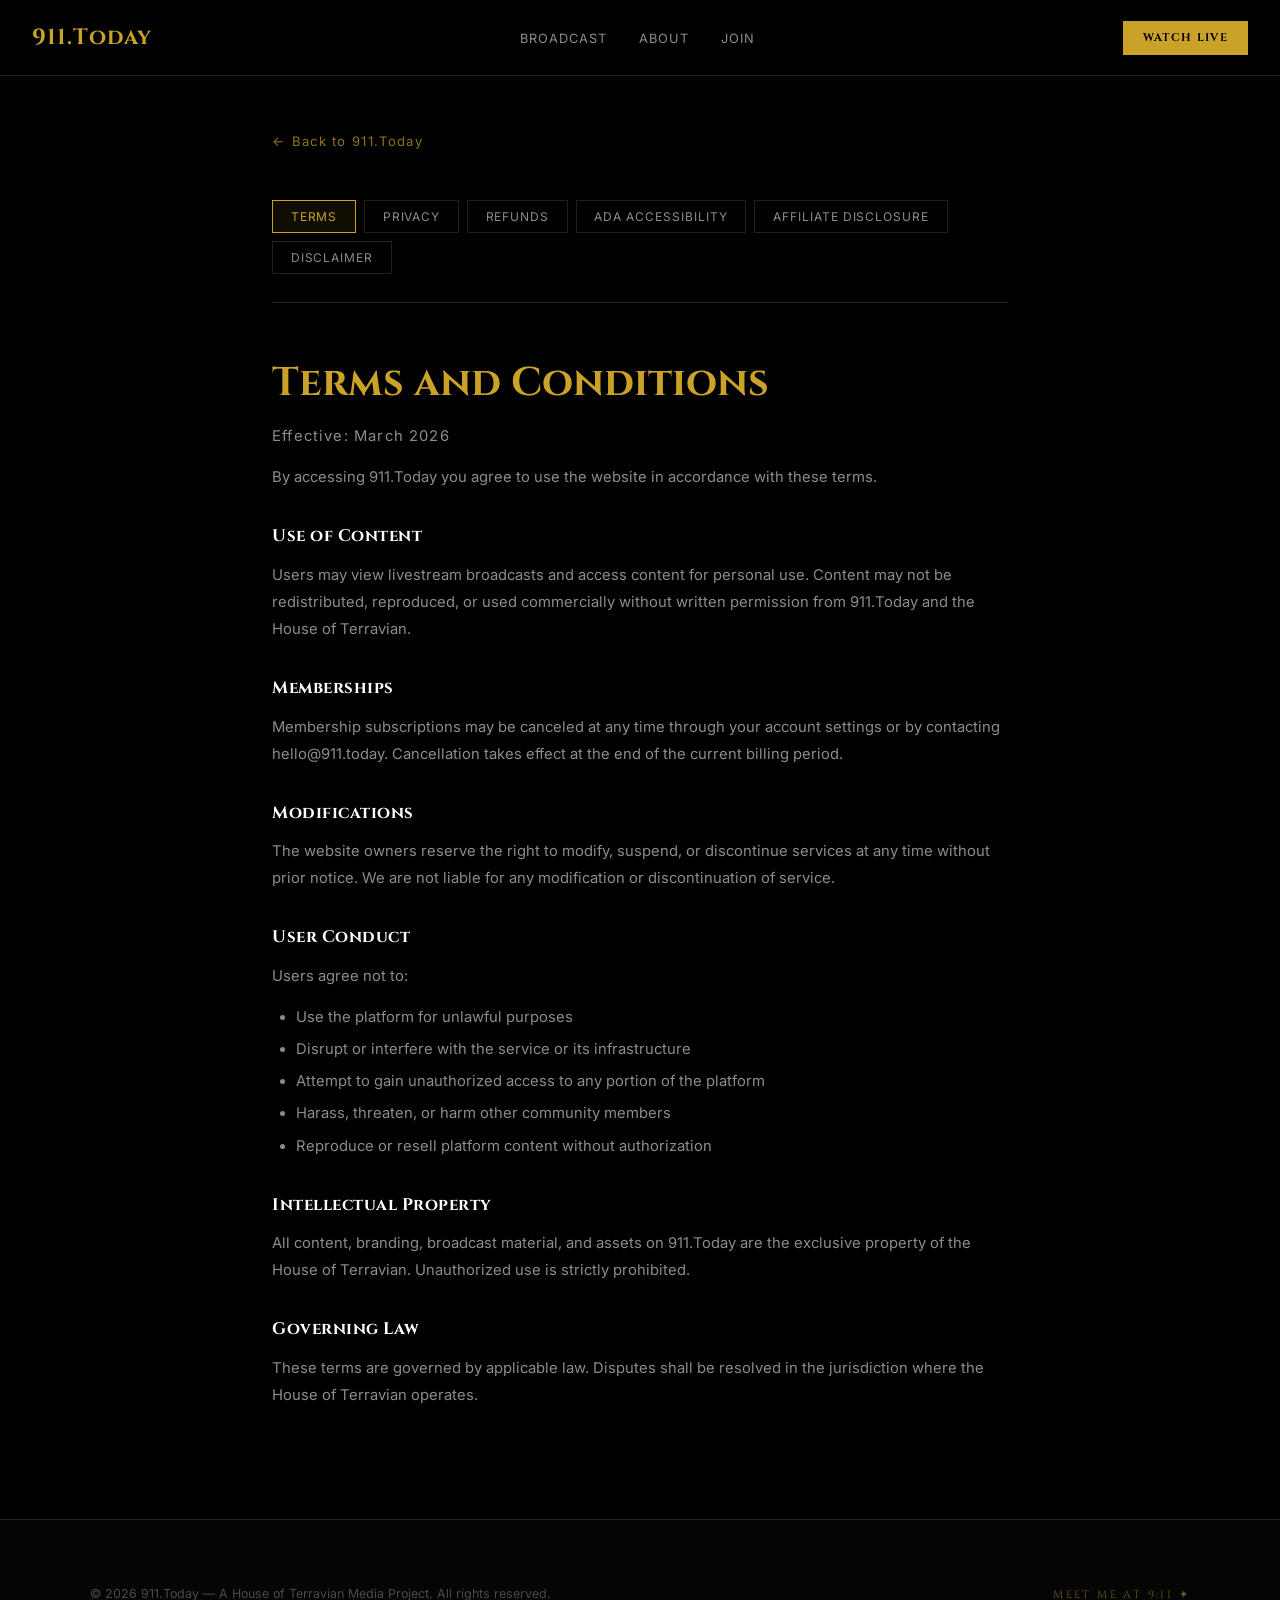
==== legal.html @ f2b0f04e "Initial build: 911.Today spiritual broadcast platform - Hero section with countdown signal badge - L" ====
<!DOCTYPE html>
<html lang="en">
<head>
  <meta charset="UTF-8" />
  <meta name="viewport" content="width=device-width, initial-scale=1.0" />
  <title>Legal — 911.Today</title>
  <meta name="robots" content="noindex" />

  <link rel="preconnect" href="https://fonts.googleapis.com" />
  <link rel="preconnect" href="https://fonts.gstatic.com" crossorigin />
  <link href="https://fonts.googleapis.com/css2?family=Cinzel:wght@400;600;700&family=Inter:wght@300;400;500&display=swap" rel="stylesheet" />
  <link rel="stylesheet" href="style.css" />
  <link rel="icon" type="image/svg+xml" href="favicon.svg" />

  <style>
    .legal-page {
      padding: 8rem 2rem 6rem;
      max-width: 800px;
      margin: 0 auto;
    }

    .back-link {
      display: inline-flex;
      align-items: center;
      gap: 0.5rem;
      color: var(--gold);
      text-decoration: none;
      font-size: 0.82rem;
      letter-spacing: 0.1em;
      margin-bottom: 3rem;
      opacity: 0.7;
      transition: opacity 0.3s;
    }

    .back-link:hover { opacity: 1; }

    .legal-tabs {
      display: flex;
      flex-wrap: wrap;
      gap: 0.5rem;
      margin-bottom: 3rem;
      padding-bottom: 1.75rem;
      border-bottom: 1px solid var(--gold-dim);
    }

    .legal-tab {
      background: none;
      border: 1px solid var(--gold-dim);
      color: var(--text-muted);
      padding: 0.5rem 1.1rem;
      font-family: 'Inter', sans-serif;
      font-size: 0.75rem;
      letter-spacing: 0.08em;
      text-transform: uppercase;
      cursor: pointer;
      transition: all 0.25s;
    }

    .legal-tab.active,
    .legal-tab:hover {
      border-color: var(--gold);
      color: var(--gold);
      background: rgba(201, 162, 39, 0.08);
    }

    .legal-doc { display: none; }
    .legal-doc.active { display: block; }

    .legal-doc h1 {
      font-size: clamp(1.75rem, 4vw, 2.5rem);
      color: var(--gold);
      margin-bottom: 0.5rem;
    }

    .legal-date {
      font-size: 0.75rem;
      color: rgba(255, 255, 255, 0.25);
      margin-bottom: 2rem;
      letter-spacing: 0.08em;
    }

    .legal-doc h2 {
      font-size: 1.05rem;
      color: var(--white);
      margin: 2rem 0 0.75rem;
      letter-spacing: 0.03em;
    }

    .legal-doc p {
      color: var(--text-muted);
      line-height: 1.82;
      font-size: 0.925rem;
      margin-bottom: 0.9rem;
    }

    .legal-doc ul {
      padding-left: 1.5rem;
      margin-bottom: 1rem;
    }

    .legal-doc li {
      color: var(--text-muted);
      line-height: 1.75;
      font-size: 0.925rem;
      margin-bottom: 0.4rem;
    }

    .legal-footer-simple {
      border-top: 1px solid var(--gold-dim);
      padding: 2rem;
      text-align: center;
    }
  </style>
</head>
<body>

  <nav aria-label="Main navigation">
    <a href="index.html" class="nav-logo">911.Today</a>
    <ul class="nav-links">
      <li><a href="index.html#broadcast">Broadcast</a></li>
      <li><a href="index.html#about">About</a></li>
      <li><a href="index.html#pricing">Join</a></li>
    </ul>
    <a href="index.html#broadcast" class="nav-cta">Watch Live</a>
  </nav>

  <div class="legal-page">
    <a href="index.html" class="back-link">&#8592; Back to 911.Today</a>

    <div class="legal-tabs" role="tablist">
      <button class="legal-tab active" data-target="terms" role="tab" aria-selected="true">Terms</button>
      <button class="legal-tab" data-target="privacy" role="tab" aria-selected="false">Privacy</button>
      <button class="legal-tab" data-target="refunds" role="tab" aria-selected="false">Refunds</button>
      <button class="legal-tab" data-target="ada" role="tab" aria-selected="false">ADA Accessibility</button>
      <button class="legal-tab" data-target="affiliate" role="tab" aria-selected="false">Affiliate Disclosure</button>
      <button class="legal-tab" data-target="disclaimer" role="tab" aria-selected="false">Disclaimer</button>
    </div>

    <!-- TERMS -->
    <div class="legal-doc active" id="terms" role="tabpanel">
      <h1>Terms and Conditions</h1>
      <p class="legal-date">Effective: March 2026</p>
      <p>By accessing 911.Today you agree to use the website in accordance with these terms.</p>

      <h2>Use of Content</h2>
      <p>Users may view livestream broadcasts and access content for personal use. Content may not be redistributed, reproduced, or used commercially without written permission from 911.Today and the House of Terravian.</p>

      <h2>Memberships</h2>
      <p>Membership subscriptions may be canceled at any time through your account settings or by contacting hello@911.today. Cancellation takes effect at the end of the current billing period.</p>

      <h2>Modifications</h2>
      <p>The website owners reserve the right to modify, suspend, or discontinue services at any time without prior notice. We are not liable for any modification or discontinuation of service.</p>

      <h2>User Conduct</h2>
      <p>Users agree not to:</p>
      <ul>
        <li>Use the platform for unlawful purposes</li>
        <li>Disrupt or interfere with the service or its infrastructure</li>
        <li>Attempt to gain unauthorized access to any portion of the platform</li>
        <li>Harass, threaten, or harm other community members</li>
        <li>Reproduce or resell platform content without authorization</li>
      </ul>

      <h2>Intellectual Property</h2>
      <p>All content, branding, broadcast material, and assets on 911.Today are the exclusive property of the House of Terravian. Unauthorized use is strictly prohibited.</p>

      <h2>Governing Law</h2>
      <p>These terms are governed by applicable law. Disputes shall be resolved in the jurisdiction where the House of Terravian operates.</p>
    </div>

    <!-- PRIVACY -->
    <div class="legal-doc" id="privacy" role="tabpanel">
      <h1>Privacy Policy</h1>
      <p class="legal-date">Effective: March 2026</p>

      <h2>Information We Collect</h2>
      <p>We collect limited information including:</p>
      <ul>
        <li>Email addresses provided voluntarily through forms or membership signup</li>
        <li>Analytics data (pages visited, session duration, general geographic region)</li>
        <li>Voluntary form submissions and messages</li>
        <li>Payment information processed through secure third-party processors</li>
      </ul>

      <h2>How We Use Your Information</h2>
      <p>Information is used for:</p>
      <ul>
        <li>Communication about broadcasts and platform updates</li>
        <li>Service improvement and user experience optimization</li>
        <li>Sending broadcast reminders and newsletter content (with your consent)</li>
        <li>Membership and account management</li>
      </ul>

      <h2>Data Sharing</h2>
      <p>We do not sell, trade, or transfer your personal data to third parties. We may share data only as required by law or to operate core platform services such as payment processors and email service providers.</p>

      <h2>Cookies</h2>
      <p>We use minimal cookies to support core functionality and analytics. You may disable cookies in your browser settings, though some features may be affected.</p>

      <h2>Your Rights</h2>
      <p>You may request access to, correction of, or deletion of your personal data at any time by contacting hello@911.today. We will respond within 30 days.</p>

      <h2>Data Retention</h2>
      <p>We retain your data only as long as necessary to provide services or as required by law. You may request deletion at any time.</p>
    </div>

    <!-- REFUNDS -->
    <div class="legal-doc" id="refunds" role="tabpanel">
      <h1>Refund Policy</h1>
      <p class="legal-date">Effective: March 2026</p>

      <h2>Digital Purchases</h2>
      <p>Digital purchases including courses, guides, meditations, and PDF materials are generally non-refundable due to the immediate nature of digital delivery.</p>

      <h2>Memberships</h2>
      <p>Membership fees are generally non-refundable. Refunds may be granted at our discretion within 7 days of the initial purchase if requested in writing via email.</p>

      <h2>How to Request a Refund</h2>
      <p>To request a refund, contact hello@911.today with your order details, purchase date, and the reason for your request. We will respond within 3–5 business days.</p>

      <h2>Exceptions</h2>
      <p>Refunds will not be issued for partially used memberships, content that has been downloaded or accessed, or purchases made more than 7 days prior.</p>
    </div>

    <!-- ADA -->
    <div class="legal-doc" id="ada" role="tabpanel">
      <h1>ADA Accessibility Statement</h1>
      <p class="legal-date">Effective: March 2026</p>
      <p>911.Today is committed to ensuring digital accessibility for people with disabilities. We continually improve the user experience for everyone and apply relevant accessibility standards.</p>

      <h2>Our Commitment</h2>
      <p>We strive to provide a website that is usable by people with disabilities and compatible with assistive technologies including screen readers, keyboard navigation, and voice control software.</p>

      <h2>Conformance Status</h2>
      <p>We aim to conform to the Web Content Accessibility Guidelines (WCAG) 2.1 Level AA. These guidelines explain how to make web content more accessible to people with a wide range of disabilities.</p>

      <h2>Known Limitations</h2>
      <p>We are continuously working to improve our accessibility. Live broadcast content may have limited captioning availability during initial launch phases. We are committed to adding closed captions to all archived content.</p>

      <h2>Feedback and Contact</h2>
      <p>We welcome your feedback on the accessibility of 911.Today. If you experience accessibility barriers, please contact us at hello@911.today. We aim to respond within 5 business days.</p>
    </div>

    <!-- AFFILIATE -->
    <div class="legal-doc" id="affiliate" role="tabpanel">
      <h1>Affiliate Disclosure</h1>
      <p class="legal-date">Effective: March 2026</p>
      <p>In accordance with FTC guidelines, 911.Today discloses the following material connection:</p>
      <p>Some links on this site may be affiliate links. This means that if you click a link and make a purchase, 911.Today and the House of Terravian may earn a commission at no additional cost to you.</p>

      <h2>Our Commitment</h2>
      <p>We only recommend products, services, and platforms we genuinely believe in. Affiliate relationships do not influence our editorial content or broadcast messaging. Our primary commitment is to truth, wisdom, and the wellbeing of our community.</p>

      <h2>Terravian Brand Links</h2>
      <p>Links to other House of Terravian platforms and ventures represent our own ecosystem and are not traditional affiliate arrangements. These links are included to help our community discover the full range of resources available to them.</p>
    </div>

    <!-- DISCLAIMER -->
    <div class="legal-doc" id="disclaimer" role="tabpanel">
      <h1>Disclaimer</h1>
      <p class="legal-date">Effective: March 2026</p>
      <p>The information presented on 911.Today is for educational and inspirational purposes only.</p>

      <h2>Not Professional Advice</h2>
      <p>Content shared in broadcasts, written materials, and community spaces does not constitute professional advice of any kind — including but not limited to medical, psychological, therapeutic, legal, or financial advice. Always consult a qualified professional for decisions in these areas.</p>

      <h2>Individual Results</h2>
      <p>Spiritual and philosophical insights are personal in nature. Individual results from engaging with our content will vary. We make no guarantees of specific outcomes, transformations, or results.</p>

      <h2>External Links</h2>
      <p>Links to external websites are provided for informational purposes only. We are not responsible for the content, accuracy, or practices of third-party websites.</p>

      <h2>Accuracy</h2>
      <p>While we strive for accuracy and integrity in all content, we make no warranties regarding the completeness or accuracy of information presented in broadcasts or written materials.</p>
    </div>
  </div>

  <footer>
    <div class="footer-inner">
      <div class="footer-bottom" style="border-top:none; padding-top:0;">
        <div class="footer-copy">
          &copy; 2026 911.Today &mdash; A House of Terravian Media Project. All rights reserved.
        </div>
        <div class="footer-tagline">Meet Me at 9:11 &#10022;</div>
      </div>
    </div>
  </footer>

  <script>
    const tabs = document.querySelectorAll('.legal-tab');
    const docs = document.querySelectorAll('.legal-doc');

    function activateTab(targetId) {
      tabs.forEach(t => {
        t.classList.toggle('active', t.dataset.target === targetId);
        t.setAttribute('aria-selected', t.dataset.target === targetId);
      });
      docs.forEach(d => d.classList.toggle('active', d.id === targetId));
    }

    tabs.forEach(tab => tab.addEventListener('click', () => activateTab(tab.dataset.target)));

    const hash = window.location.hash.replace('#', '');
    if (hash && document.getElementById(hash)) activateTab(hash);
  </script>
</body>
</html>
---- style.css ----
:root {
  --black: #000000;
  --gold: #C9A227;
  --gold-light: #E8C44A;
  --gold-dim: rgba(201, 162, 39, 0.2);
  --white: #FFFFFF;
  --gray: #111111;
  --gray-mid: #1A1A1A;
  --text-muted: rgba(255, 255, 255, 0.55);
}

* { margin: 0; padding: 0; box-sizing: border-box; }
html { scroll-behavior: smooth; }

body {
  background: var(--black);
  color: var(--white);
  font-family: 'Inter', sans-serif;
  line-height: 1.6;
}

h1, h2, h3, h4 { font-family: 'Cinzel', serif; }

/* ─── NAV ─── */
nav {
  position: fixed;
  top: 0; left: 0; right: 0;
  z-index: 100;
  display: flex;
  align-items: center;
  justify-content: space-between;
  padding: 1.25rem 2rem;
  background: rgba(0, 0, 0, 0.9);
  backdrop-filter: blur(12px);
  border-bottom: 1px solid var(--gold-dim);
  transition: background 0.3s;
}

.nav-logo {
  font-family: 'Cinzel', serif;
  font-size: 1.375rem;
  font-weight: 700;
  color: var(--gold);
  letter-spacing: 0.05em;
  text-decoration: none;
}

.nav-links {
  display: flex;
  gap: 2rem;
  list-style: none;
}

.nav-links a {
  color: var(--text-muted);
  text-decoration: none;
  font-size: 0.8rem;
  letter-spacing: 0.08em;
  text-transform: uppercase;
  transition: color 0.3s;
}

.nav-links a:hover { color: var(--gold); }

.nav-cta {
  background: var(--gold);
  color: var(--black);
  padding: 0.5rem 1.25rem;
  font-family: 'Cinzel', serif;
  font-size: 0.7rem;
  font-weight: 700;
  letter-spacing: 0.12em;
  text-transform: uppercase;
  text-decoration: none;
  transition: background 0.3s;
}

.nav-cta:hover { background: var(--gold-light); }

/* ─── HERO ─── */
.hero {
  min-height: 100vh;
  display: flex;
  flex-direction: column;
  align-items: center;
  justify-content: center;
  text-align: center;
  padding: 8rem 2rem 5rem;
  position: relative;
  overflow: hidden;
}

.hero-glow {
  position: absolute;
  inset: 0;
  background: radial-gradient(ellipse 80% 60% at 50% 50%, rgba(201, 162, 39, 0.07) 0%, transparent 70%);
  pointer-events: none;
}

.hero-badge {
  display: inline-flex;
  align-items: center;
  gap: 0.6rem;
  background: rgba(201, 162, 39, 0.1);
  border: 1px solid rgba(201, 162, 39, 0.35);
  color: var(--gold);
  font-size: 0.7rem;
  letter-spacing: 0.18em;
  text-transform: uppercase;
  padding: 0.4rem 1.1rem;
  margin-bottom: 2.5rem;
}

.hero-badge-dot {
  width: 6px;
  height: 6px;
  background: var(--gold);
  border-radius: 50%;
  animation: pulseGold 2s infinite;
}

@keyframes pulseGold {
  0%, 100% { opacity: 1; transform: scale(1); }
  50% { opacity: 0.35; transform: scale(1.6); }
}

.hero h1 {
  font-size: clamp(2.75rem, 7vw, 5.5rem);
  font-weight: 700;
  line-height: 1.08;
  letter-spacing: 0.01em;
  max-width: 960px;
  margin-bottom: 1.75rem;
}

.hero h1 .gold { color: var(--gold); }

.hero-sub {
  font-family: 'Cinzel', serif;
  font-size: clamp(1rem, 2.5vw, 1.375rem);
  font-style: italic;
  color: var(--text-muted);
  margin-bottom: 0.6rem;
}

.hero-time {
  font-size: 0.8rem;
  color: var(--gold);
  letter-spacing: 0.22em;
  text-transform: uppercase;
  margin-bottom: 3.5rem;
  opacity: 0.8;
}

.hero-buttons {
  display: flex;
  gap: 1rem;
  flex-wrap: wrap;
  justify-content: center;
}

/* ─── BUTTONS ─── */
.btn-primary {
  background: var(--gold);
  color: var(--black);
  padding: 1rem 2.5rem;
  font-family: 'Cinzel', serif;
  font-size: 0.8rem;
  font-weight: 700;
  letter-spacing: 0.12em;
  text-transform: uppercase;
  border: none;
  cursor: pointer;
  text-decoration: none;
  display: inline-block;
  transition: all 0.25s;
}

.btn-primary:hover {
  background: var(--gold-light);
  transform: translateY(-2px);
}

.btn-secondary {
  background: transparent;
  color: var(--gold);
  padding: 1rem 2.5rem;
  font-family: 'Cinzel', serif;
  font-size: 0.8rem;
  font-weight: 700;
  letter-spacing: 0.12em;
  text-transform: uppercase;
  border: 1px solid var(--gold);
  cursor: pointer;
  text-decoration: none;
  display: inline-block;
  transition: all 0.25s;
}

.btn-secondary:hover { background: rgba(201, 162, 39, 0.1); }

/* ─── SHARED SECTION HELPERS ─── */
.section-label {
  font-size: 0.68rem;
  letter-spacing: 0.25em;
  text-transform: uppercase;
  color: var(--gold);
  margin-bottom: 0.85rem;
}

.section-title {
  font-size: clamp(1.75rem, 4vw, 2.75rem);
  margin-bottom: 1rem;
}

.section-sub {
  color: var(--text-muted);
  max-width: 580px;
  margin: 0 auto 3rem;
  font-size: 0.95rem;
}

/* ─── BROADCAST ─── */
.broadcast {
  padding: 7rem 2rem;
  background: var(--gray);
  text-align: center;
}

.video-wrap {
  max-width: 900px;
  margin: 0 auto 3rem;
  aspect-ratio: 16 / 9;
  background: #0a0a0a;
  border: 1px solid var(--gold-dim);
  display: flex;
  flex-direction: column;
  align-items: center;
  justify-content: center;
  gap: 1rem;
  position: relative;
  overflow: hidden;
}

.video-wrap iframe {
  position: absolute;
  inset: 0;
  width: 100%;
  height: 100%;
  border: none;
}

.video-placeholder {
  display: flex;
  flex-direction: column;
  align-items: center;
  gap: 1rem;
}

.video-icon { font-size: 3.5rem; opacity: 0.25; }

.video-label {
  font-family: 'Cinzel', serif;
  font-size: 0.85rem;
  letter-spacing: 0.12em;
  color: var(--text-muted);
  text-transform: uppercase;
}

.countdown-box {
  max-width: 680px;
  width: 100%;
  margin: 0 auto;
  border: 1px solid var(--gold-dim);
  background: #0a0a0a;
  padding: 2.5rem 2rem;
}

.countdown-label {
  font-size: 0.68rem;
  letter-spacing: 0.2em;
  text-transform: uppercase;
  color: var(--text-muted);
  margin-bottom: 1.75rem;
}

.countdown-timer {
  display: flex;
  align-items: center;
  justify-content: center;
  gap: 0.25rem;
}

.cd-unit { text-align: center; min-width: 80px; }

.cd-number {
  display: block;
  font-family: 'Cinzel', serif;
  font-size: clamp(2.75rem, 6vw, 4.5rem);
  font-weight: 700;
  color: var(--gold);
  line-height: 1;
}

.cd-unit-label {
  display: block;
  font-size: 0.6rem;
  letter-spacing: 0.2em;
  text-transform: uppercase;
  color: var(--text-muted);
  margin-top: 0.5rem;
}

.cd-sep {
  font-family: 'Cinzel', serif;
  font-size: clamp(2rem, 4vw, 3.5rem);
  color: var(--gold);
  opacity: 0.35;
  padding-bottom: 1.5rem;
}

/* ─── TERRAVIAN SIGNAL ─── */
.terravian-signal {
  background: #050505;
  padding: 3.5rem 0;
  border-top: 1px solid var(--gold-dim);
  border-bottom: 1px solid var(--gold-dim);
  overflow: hidden;
}

.signal-header {
  text-align: center;
  font-size: 0.62rem;
  letter-spacing: 0.35em;
  text-transform: uppercase;
  color: var(--gold);
  opacity: 0.65;
  margin-bottom: 2rem;
}

.brands-wrapper {
  overflow: hidden;
  position: relative;
}

.brands-wrapper::before,
.brands-wrapper::after {
  content: '';
  position: absolute;
  top: 0; bottom: 0;
  width: 120px;
  z-index: 2;
  pointer-events: none;
}

.brands-wrapper::before {
  left: 0;
  background: linear-gradient(to right, #050505, transparent);
}

.brands-wrapper::after {
  right: 0;
  background: linear-gradient(to left, #050505, transparent);
}

.brands-track {
  display: flex;
  gap: 2rem;
  animation: scrollLeft 35s linear infinite;
  width: max-content;
}

.brands-track:hover { animation-play-state: paused; }

@keyframes scrollLeft {
  0% { transform: translateX(0); }
  100% { transform: translateX(-50%); }
}

.brand-tile {
  display: flex;
  flex-direction: column;
  align-items: center;
  gap: 0.75rem;
  padding: 1.25rem 2rem;
  cursor: pointer;
  border: 1px solid transparent;
  transition: all 0.3s;
  min-width: 130px;
  user-select: none;
}

.brand-tile:hover {
  border-color: rgba(201, 162, 39, 0.3);
  background: rgba(201, 162, 39, 0.04);
}

.brand-tile:hover .brand-tile-name { color: var(--gold); }

.brand-icon-ring {
  width: 52px;
  height: 52px;
  border-radius: 50%;
  background: rgba(201, 162, 39, 0.08);
  border: 1px solid rgba(201, 162, 39, 0.25);
  display: flex;
  align-items: center;
  justify-content: center;
  font-size: 1.375rem;
}

.brand-tile-name {
  font-family: 'Cinzel', serif;
  font-size: 0.68rem;
  letter-spacing: 0.1em;
  color: var(--text-muted);
  text-transform: uppercase;
  text-align: center;
  transition: color 0.3s;
}

/* ─── FEATURES ─── */
.features {
  padding: 7rem 2rem;
  background: var(--black);
}

.features-grid {
  display: grid;
  grid-template-columns: repeat(auto-fit, minmax(240px, 1fr));
  gap: 1.5rem;
  max-width: 1100px;
  margin: 0 auto;
}

.feature-card {
  padding: 2.5rem 2rem;
  border: 1px solid var(--gold-dim);
  background: linear-gradient(145deg, rgba(201, 162, 39, 0.03) 0%, transparent 100%);
  transition: border-color 0.3s;
}

.feature-card:hover { border-color: rgba(201, 162, 39, 0.4); }

.feature-icon { font-size: 2rem; margin-bottom: 1.25rem; }

.feature-title {
  font-size: 1rem;
  letter-spacing: 0.04em;
  color: var(--gold);
  margin-bottom: 0.75rem;
}

.feature-desc {
  color: var(--text-muted);
  font-size: 0.9rem;
  line-height: 1.75;
}

/* ─── ABOUT ─── */
.about {
  padding: 7rem 2rem;
  background: var(--gray);
}

.about-inner {
  max-width: 780px;
  margin: 0 auto;
  text-align: center;
}

.about-quote {
  font-family: 'Cinzel', serif;
  font-size: clamp(1.2rem, 3vw, 1.75rem);
  font-style: italic;
  color: var(--gold);
  line-height: 1.55;
  margin: 2.5rem 0;
  padding: 1.75rem 2rem;
  border-left: 3px solid var(--gold);
  background: rgba(201, 162, 39, 0.04);
  text-align: left;
}

.about-body {
  color: var(--text-muted);
  font-size: 1rem;
  line-height: 1.85;
  text-align: left;
}

/* ─── PRICING ─── */
.pricing {
  padding: 7rem 2rem;
  background: var(--black);
}

.pricing-grid {
  display: grid;
  grid-template-columns: repeat(auto-fit, minmax(270px, 1fr));
  gap: 2rem;
  max-width: 1000px;
  margin: 0 auto;
}

.pricing-card {
  padding: 3rem 2rem;
  border: 1px solid var(--gold-dim);
  text-align: center;
  position: relative;
  transition: border-color 0.3s;
}

.pricing-card.featured {
  border-color: var(--gold);
  background: linear-gradient(145deg, rgba(201, 162, 39, 0.06) 0%, transparent 100%);
}

.pricing-badge {
  position: absolute;
  top: -13px;
  left: 50%;
  transform: translateX(-50%);
  background: var(--gold);
  color: var(--black);
  font-family: 'Cinzel', serif;
  font-size: 0.6rem;
  font-weight: 700;
  letter-spacing: 0.18em;
  text-transform: uppercase;
  padding: 0.3rem 1rem;
  white-space: nowrap;
}

.pricing-tier {
  font-size: 0.68rem;
  letter-spacing: 0.22em;
  text-transform: uppercase;
  color: var(--gold);
  margin-bottom: 1.5rem;
}

.pricing-price {
  font-family: 'Cinzel', serif;
  font-size: 3.5rem;
  font-weight: 700;
  line-height: 1;
  margin-bottom: 0.4rem;
}

.pricing-price sup {
  font-size: 1.5rem;
  color: var(--gold);
  vertical-align: super;
  line-height: 0;
}

.pricing-cycle {
  font-size: 0.78rem;
  color: var(--text-muted);
  margin-bottom: 2.25rem;
}

.pricing-features {
  list-style: none;
  text-align: left;
  margin-bottom: 2.5rem;
}

.pricing-features li {
  display: flex;
  align-items: flex-start;
  gap: 0.75rem;
  padding: 0.5rem 0;
  border-bottom: 1px solid rgba(255, 255, 255, 0.04);
  font-size: 0.875rem;
  color: var(--text-muted);
}

.pricing-features li::before {
  content: '✦';
  color: var(--gold);
  font-size: 0.5rem;
  margin-top: 0.4rem;
  flex-shrink: 0;
}

/* ─── TESTIMONIALS ─── */
.testimonials {
  padding: 7rem 2rem;
  background: var(--gray);
  text-align: center;
}

.testimonials-grid {
  display: grid;
  grid-template-columns: repeat(auto-fit, minmax(280px, 1fr));
  gap: 2rem;
  max-width: 1000px;
  margin: 0 auto;
}

.testimonial-card {
  padding: 2.25rem;
  border: 1px solid var(--gold-dim);
  background: rgba(0, 0, 0, 0.4);
  text-align: left;
}

.testimonial-text {
  font-style: italic;
  color: var(--text-muted);
  line-height: 1.75;
  font-size: 0.92rem;
  margin-bottom: 1.5rem;
}

.testimonial-author {
  font-family: 'Cinzel', serif;
  font-size: 0.78rem;
  color: var(--gold);
  letter-spacing: 0.1em;
}

.testimonial-role {
  font-size: 0.72rem;
  color: rgba(255, 255, 255, 0.3);
  margin-top: 0.25rem;
}

/* ─── CTA ─── */
.cta-section {
  padding: 9rem 2rem;
  background: var(--black);
  text-align: center;
  position: relative;
  overflow: hidden;
}

.cta-bg-text {
  position: absolute;
  font-family: 'Cinzel', serif;
  font-size: 35vw;
  font-weight: 700;
  color: rgba(201, 162, 39, 0.025);
  top: 50%;
  left: 50%;
  transform: translate(-50%, -50%);
  pointer-events: none;
  line-height: 1;
  letter-spacing: -0.05em;
  user-select: none;
}

.cta-section h2 {
  font-size: clamp(2rem, 5vw, 3.75rem);
  margin-bottom: 1.5rem;
  position: relative;
}

.cta-section p {
  color: var(--text-muted);
  max-width: 480px;
  margin: 0 auto 3.5rem;
  font-size: 1.05rem;
  position: relative;
}

.cta-section .cta-buttons {
  display: flex;
  gap: 1rem;
  justify-content: center;
  flex-wrap: wrap;
  position: relative;
}

/* ─── CONTACT ─── */
.contact {
  padding: 7rem 2rem;
  background: var(--gray);
}

.contact-inner {
  text-align: center;
  margin-bottom: 3rem;
}

.contact-form {
  max-width: 580px;
  margin: 0 auto;
}

.form-group { margin-bottom: 1.5rem; }

.form-group label {
  display: block;
  font-size: 0.68rem;
  letter-spacing: 0.18em;
  text-transform: uppercase;
  color: var(--gold);
  margin-bottom: 0.5rem;
}

.form-group input,
.form-group textarea {
  width: 100%;
  background: rgba(255, 255, 255, 0.03);
  border: 1px solid var(--gold-dim);
  color: var(--white);
  padding: 0.9rem 1rem;
  font-family: 'Inter', sans-serif;
  font-size: 0.9rem;
  outline: none;
  transition: border-color 0.3s;
  -webkit-appearance: none;
}

.form-group input:focus,
.form-group textarea:focus { border-color: rgba(201, 162, 39, 0.6); }

.form-group textarea { height: 160px; resize: vertical; }

/* ─── FOOTER ─── */
footer {
  background: #050505;
  border-top: 1px solid var(--gold-dim);
  padding: 4rem 2rem 2rem;
}

.footer-inner { max-width: 1100px; margin: 0 auto; }

.footer-top {
  display: flex;
  align-items: flex-start;
  justify-content: space-between;
  gap: 3rem;
  flex-wrap: wrap;
  margin-bottom: 3rem;
}

.footer-brand .logo {
  font-family: 'Cinzel', serif;
  font-size: 1.625rem;
  color: var(--gold);
  font-weight: 700;
  display: block;
  margin-bottom: 0.75rem;
}

.footer-brand p {
  color: var(--text-muted);
  font-size: 0.85rem;
  max-width: 240px;
  line-height: 1.65;
}

.footer-col h4 {
  font-size: 0.62rem;
  letter-spacing: 0.22em;
  text-transform: uppercase;
  color: var(--gold);
  margin-bottom: 1.25rem;
}

.footer-col ul { list-style: none; }

.footer-col li { margin-bottom: 0.6rem; }

.footer-col a {
  color: var(--text-muted);
  text-decoration: none;
  font-size: 0.85rem;
  transition: color 0.3s;
}

.footer-col a:hover { color: var(--white); }

.footer-bottom {
  border-top: 1px solid var(--gold-dim);
  padding-top: 1.75rem;
  display: flex;
  align-items: center;
  justify-content: space-between;
  flex-wrap: wrap;
  gap: 1rem;
}

.footer-copy {
  font-size: 0.78rem;
  color: rgba(255, 255, 255, 0.28);
}

.footer-tagline {
  font-family: 'Cinzel', serif;
  font-size: 0.68rem;
  letter-spacing: 0.22em;
  color: var(--gold);
  opacity: 0.55;
  text-transform: uppercase;
}

/* ─── BRAND MODAL ─── */
.modal-overlay {
  position: fixed;
  inset: 0;
  background: rgba(0, 0, 0, 0.88);
  z-index: 1000;
  display: flex;
  align-items: center;
  justify-content: center;
  padding: 2rem;
  opacity: 0;
  pointer-events: none;
  transition: opacity 0.3s;
}

.modal-overlay.active {
  opacity: 1;
  pointer-events: all;
}

.modal {
  background: #111111;
  border: 1px solid var(--gold-dim);
  max-width: 580px;
  width: 100%;
  padding: 3rem;
  position: relative;
  transform: translateY(16px);
  transition: transform 0.3s;
  max-height: 90vh;
  overflow-y: auto;
}

.modal-overlay.active .modal { transform: translateY(0); }

.modal-close {
  position: absolute;
  top: 1.25rem;
  right: 1.5rem;
  background: none;
  border: none;
  color: var(--text-muted);
  font-size: 1.75rem;
  cursor: pointer;
  line-height: 1;
  transition: color 0.3s;
}

.modal-close:hover { color: var(--white); }

.modal-icon {
  width: 60px;
  height: 60px;
  border-radius: 50%;
  background: rgba(201, 162, 39, 0.1);
  border: 1px solid rgba(201, 162, 39, 0.3);
  display: flex;
  align-items: center;
  justify-content: center;
  font-size: 1.625rem;
  margin-bottom: 1.5rem;
}

.modal-name {
  font-size: 1.625rem;
  color: var(--gold);
  margin-bottom: 0.35rem;
}

.modal-tagline {
  font-size: 0.85rem;
  color: var(--text-muted);
  font-style: italic;
  margin-bottom: 1.75rem;
}

.modal-desc {
  color: rgba(255, 255, 255, 0.65);
  line-height: 1.75;
  font-size: 0.925rem;
  margin-bottom: 1.75rem;
}

.modal-founder {
  background: rgba(201, 162, 39, 0.05);
  border-left: 3px solid var(--gold);
  padding: 1.25rem;
  margin-bottom: 2rem;
  font-style: italic;
  color: var(--text-muted);
  font-size: 0.9rem;
  line-height: 1.7;
}

.modal-actions { display: flex; gap: 1rem; flex-wrap: wrap; }

/* ─── RESPONSIVE ─── */
@media (max-width: 768px) {
  .nav-links { display: none; }
  .footer-top { flex-direction: column; }
  .footer-bottom { flex-direction: column; text-align: center; }
  .cd-unit { min-width: 60px; }
}
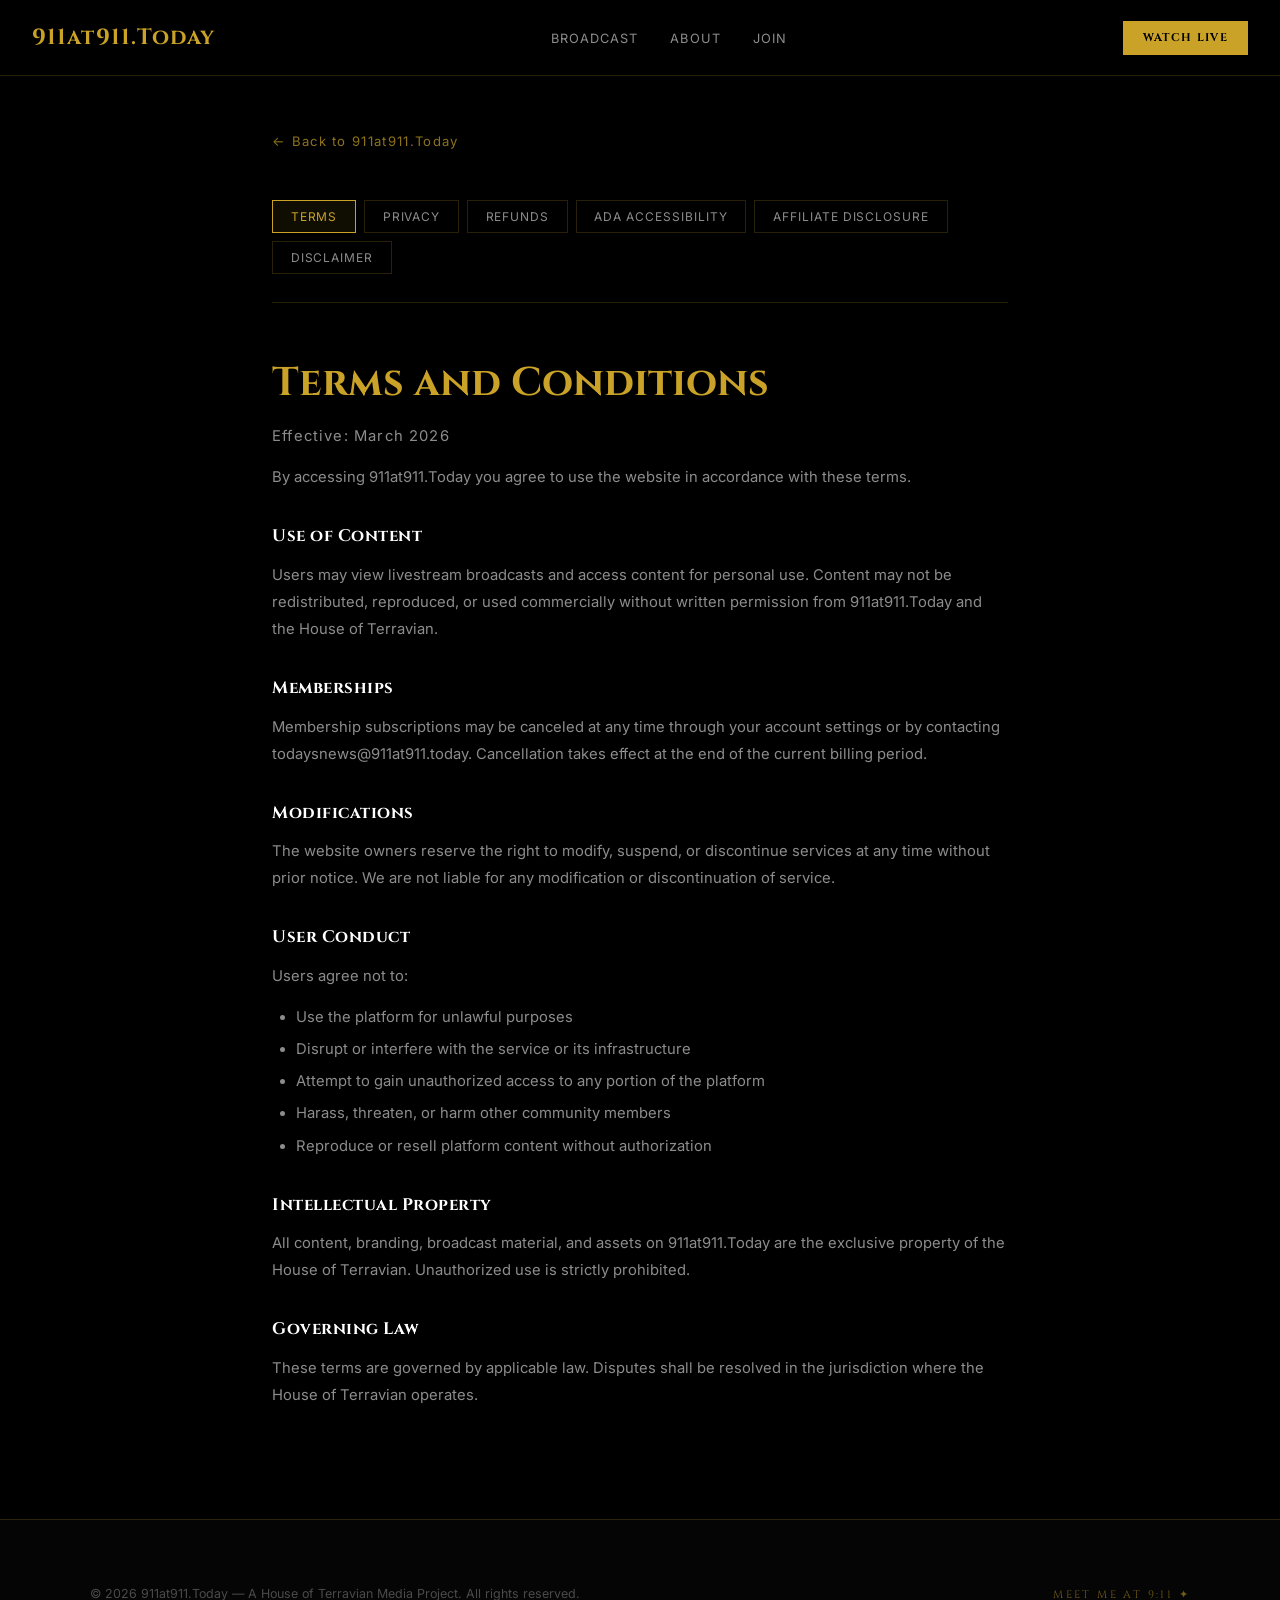
==== commit d2b86da1: "Rebrand site name and email to 911at911.today" ====
--- a/legal.html
+++ b/legal.html
@@ -3,7 +3,7 @@
 <head>
   <meta charset="UTF-8" />
   <meta name="viewport" content="width=device-width, initial-scale=1.0" />
-  <title>Legal — 911.Today</title>
+  <title>Legal — 911at911.Today</title>
   <meta name="robots" content="noindex" />
 
   <link rel="preconnect" href="https://fonts.googleapis.com" />
@@ -115,7 +115,7 @@
 <body>
 
   <nav aria-label="Main navigation">
-    <a href="index.html" class="nav-logo">911.Today</a>
+    <a href="index.html" class="nav-logo">911at911.Today</a>
     <ul class="nav-links">
       <li><a href="index.html#broadcast">Broadcast</a></li>
       <li><a href="index.html#about">About</a></li>
@@ -125,7 +125,7 @@
   </nav>
 
   <div class="legal-page">
-    <a href="index.html" class="back-link">&#8592; Back to 911.Today</a>
+    <a href="index.html" class="back-link">&#8592; Back to 911at911.Today</a>
 
     <div class="legal-tabs" role="tablist">
       <button class="legal-tab active" data-target="terms" role="tab" aria-selected="true">Terms</button>
@@ -140,13 +140,13 @@
     <div class="legal-doc active" id="terms" role="tabpanel">
       <h1>Terms and Conditions</h1>
       <p class="legal-date">Effective: March 2026</p>
-      <p>By accessing 911.Today you agree to use the website in accordance with these terms.</p>
+      <p>By accessing 911at911.Today you agree to use the website in accordance with these terms.</p>
 
       <h2>Use of Content</h2>
-      <p>Users may view livestream broadcasts and access content for personal use. Content may not be redistributed, reproduced, or used commercially without written permission from 911.Today and the House of Terravian.</p>
+      <p>Users may view livestream broadcasts and access content for personal use. Content may not be redistributed, reproduced, or used commercially without written permission from 911at911.Today and the House of Terravian.</p>
 
       <h2>Memberships</h2>
-      <p>Membership subscriptions may be canceled at any time through your account settings or by contacting hello@911.today. Cancellation takes effect at the end of the current billing period.</p>
+      <p>Membership subscriptions may be canceled at any time through your account settings or by contacting todaysnews@911at911.today. Cancellation takes effect at the end of the current billing period.</p>
 
       <h2>Modifications</h2>
       <p>The website owners reserve the right to modify, suspend, or discontinue services at any time without prior notice. We are not liable for any modification or discontinuation of service.</p>
@@ -162,7 +162,7 @@
       </ul>
 
       <h2>Intellectual Property</h2>
-      <p>All content, branding, broadcast material, and assets on 911.Today are the exclusive property of the House of Terravian. Unauthorized use is strictly prohibited.</p>
+      <p>All content, branding, broadcast material, and assets on 911at911.Today are the exclusive property of the House of Terravian. Unauthorized use is strictly prohibited.</p>
 
       <h2>Governing Law</h2>
       <p>These terms are governed by applicable law. Disputes shall be resolved in the jurisdiction where the House of Terravian operates.</p>
@@ -198,7 +198,7 @@
       <p>We use minimal cookies to support core functionality and analytics. You may disable cookies in your browser settings, though some features may be affected.</p>
 
       <h2>Your Rights</h2>
-      <p>You may request access to, correction of, or deletion of your personal data at any time by contacting hello@911.today. We will respond within 30 days.</p>
+      <p>You may request access to, correction of, or deletion of your personal data at any time by contacting todaysnews@911at911.today. We will respond within 30 days.</p>
 
       <h2>Data Retention</h2>
       <p>We retain your data only as long as necessary to provide services or as required by law. You may request deletion at any time.</p>
@@ -216,7 +216,7 @@
       <p>Membership fees are generally non-refundable. Refunds may be granted at our discretion within 7 days of the initial purchase if requested in writing via email.</p>
 
       <h2>How to Request a Refund</h2>
-      <p>To request a refund, contact hello@911.today with your order details, purchase date, and the reason for your request. We will respond within 3–5 business days.</p>
+      <p>To request a refund, contact todaysnews@911at911.today with your order details, purchase date, and the reason for your request. We will respond within 3–5 business days.</p>
 
       <h2>Exceptions</h2>
       <p>Refunds will not be issued for partially used memberships, content that has been downloaded or accessed, or purchases made more than 7 days prior.</p>
@@ -226,7 +226,7 @@
     <div class="legal-doc" id="ada" role="tabpanel">
       <h1>ADA Accessibility Statement</h1>
       <p class="legal-date">Effective: March 2026</p>
-      <p>911.Today is committed to ensuring digital accessibility for people with disabilities. We continually improve the user experience for everyone and apply relevant accessibility standards.</p>
+      <p>911at911.Today is committed to ensuring digital accessibility for people with disabilities. We continually improve the user experience for everyone and apply relevant accessibility standards.</p>
 
       <h2>Our Commitment</h2>
       <p>We strive to provide a website that is usable by people with disabilities and compatible with assistive technologies including screen readers, keyboard navigation, and voice control software.</p>
@@ -238,15 +238,15 @@
       <p>We are continuously working to improve our accessibility. Live broadcast content may have limited captioning availability during initial launch phases. We are committed to adding closed captions to all archived content.</p>
 
       <h2>Feedback and Contact</h2>
-      <p>We welcome your feedback on the accessibility of 911.Today. If you experience accessibility barriers, please contact us at hello@911.today. We aim to respond within 5 business days.</p>
+      <p>We welcome your feedback on the accessibility of 911at911.Today. If you experience accessibility barriers, please contact us at todaysnews@911at911.today. We aim to respond within 5 business days.</p>
     </div>
 
     <!-- AFFILIATE -->
     <div class="legal-doc" id="affiliate" role="tabpanel">
       <h1>Affiliate Disclosure</h1>
       <p class="legal-date">Effective: March 2026</p>
-      <p>In accordance with FTC guidelines, 911.Today discloses the following material connection:</p>
-      <p>Some links on this site may be affiliate links. This means that if you click a link and make a purchase, 911.Today and the House of Terravian may earn a commission at no additional cost to you.</p>
+      <p>In accordance with FTC guidelines, 911at911.Today discloses the following material connection:</p>
+      <p>Some links on this site may be affiliate links. This means that if you click a link and make a purchase, 911at911.Today and the House of Terravian may earn a commission at no additional cost to you.</p>
 
       <h2>Our Commitment</h2>
       <p>We only recommend products, services, and platforms we genuinely believe in. Affiliate relationships do not influence our editorial content or broadcast messaging. Our primary commitment is to truth, wisdom, and the wellbeing of our community.</p>
@@ -259,7 +259,7 @@
     <div class="legal-doc" id="disclaimer" role="tabpanel">
       <h1>Disclaimer</h1>
       <p class="legal-date">Effective: March 2026</p>
-      <p>The information presented on 911.Today is for educational and inspirational purposes only.</p>
+      <p>The information presented on 911at911.Today is for educational and inspirational purposes only.</p>
 
       <h2>Not Professional Advice</h2>
       <p>Content shared in broadcasts, written materials, and community spaces does not constitute professional advice of any kind — including but not limited to medical, psychological, therapeutic, legal, or financial advice. Always consult a qualified professional for decisions in these areas.</p>
@@ -279,7 +279,7 @@
     <div class="footer-inner">
       <div class="footer-bottom" style="border-top:none; padding-top:0;">
         <div class="footer-copy">
-          &copy; 2026 911.Today &mdash; A House of Terravian Media Project. All rights reserved.
+          &copy; 2026 911at911.Today &mdash; A House of Terravian Media Project. All rights reserved.
         </div>
         <div class="footer-tagline">Meet Me at 9:11 &#10022;</div>
       </div>
--- a/style.css
+++ b/style.css
@@ -366,7 +366,7 @@
 .brands-track {
   display: flex;
   gap: 2rem;
-  animation: scrollLeft 35s linear infinite;
+  animation: scrollLeft 87.5s linear infinite;
   width: max-content;
 }
 
